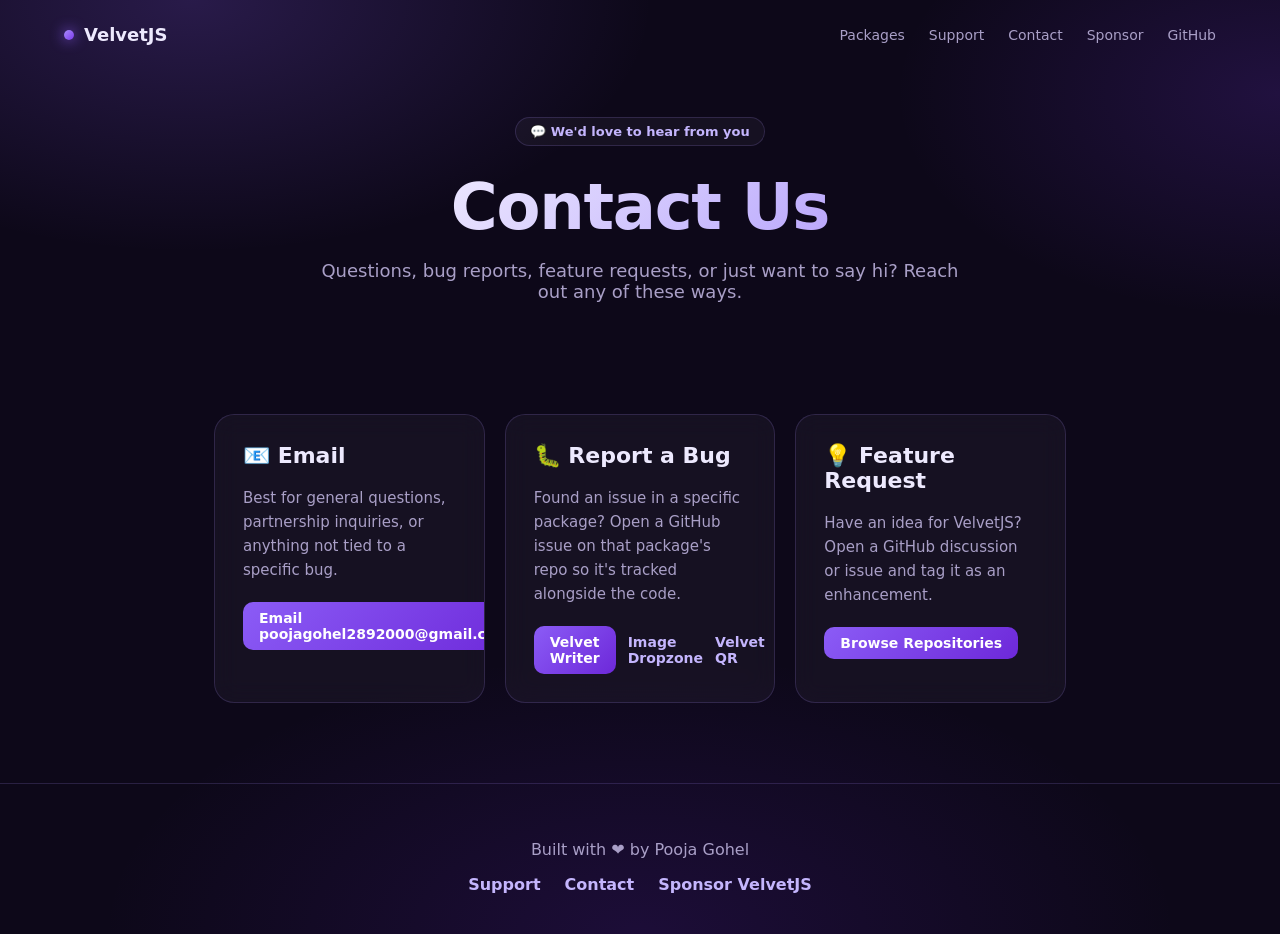
==== contact/index.html @ 8e5b2744 "Add Contact and Support pages, no backend required Contact page routes visitors to a mailto link and" ====
<!DOCTYPE html>
<html lang="en">
<head>
  <meta charset="UTF-8" />
  <meta name="viewport" content="width=device-width, initial-scale=1.0" />
  <title>Contact VelvetJS – Get in Touch</title>

  <meta name="description" content="Contact Pooja Gohel about VelvetJS — questions, bug reports, feature requests, or partnership inquiries for Velvet Writer, Velvet Image Dropzone, and Velvet QR." />
  <meta name="keywords" content="contact velvetjs, velvetjs support email, react library contact, open source maintainer contact" />
  <meta name="author" content="Pooja Gohel" />
  <meta name="robots" content="index, follow" />
  <link rel="canonical" href="https://poojagohel.github.io/contact/" />

  <link rel="icon" type="image/svg+xml" href="/assets/favicon.svg" />
  <meta name="theme-color" content="#0d0819" />

  <meta property="og:site_name" content="VelvetJS" />
  <meta property="og:title" content="Contact VelvetJS" />
  <meta property="og:description" content="Get in touch about VelvetJS — questions, bugs, or feature requests." />
  <meta property="og:type" content="website" />
  <meta property="og:url" content="https://poojagohel.github.io/contact/" />
  <meta property="og:image" content="https://poojagohel.github.io/assets/og-image.png" />
  <meta property="og:image:width" content="1200" />
  <meta property="og:image:height" content="630" />

  <meta name="twitter:card" content="summary_large_image" />
  <meta name="twitter:title" content="Contact VelvetJS" />
  <meta name="twitter:description" content="Get in touch about VelvetJS — questions, bugs, or feature requests." />
  <meta name="twitter:image" content="https://poojagohel.github.io/assets/og-image.png" />

  <link rel="stylesheet" href="../styles/main.css" />
</head>
<body>

  <nav class="nav">
    <a href="/" class="nav-brand"><span class="dot"></span> VelvetJS</a>
    <div class="nav-links">
      <a href="/#packages">Packages</a>
      <a href="/support/">Support</a>
      <a href="/contact/">Contact</a>
      <a href="/sponsor/">Sponsor</a>
      <a href="https://github.com/PoojaGohel">GitHub</a>
    </div>
  </nav>

  <div class="hero">
    <span class="eyebrow">💬 We'd love to hear from you</span>
    <h1>Contact Us</h1>
    <p>Questions, bug reports, feature requests, or just want to say hi? Reach out any of these ways.</p>
  </div>

  <main class="content">
    <div class="method-grid">

      <section class="card">
        <h2>📧 Email</h2>
        <p>Best for general questions, partnership inquiries, or anything not tied to a specific bug.</p>
        <div class="actions">
          <a href="mailto:poojagohel2892000@gmail.com?subject=VelvetJS%20Inquiry">Email poojagohel2892000@gmail.com</a>
        </div>
      </section>

      <section class="card">
        <h2>🐛 Report a Bug</h2>
        <p>Found an issue in a specific package? Open a GitHub issue on that package's repo so it's tracked alongside the code.</p>
        <div class="actions">
          <a href="https://github.com/PoojaGohel/velvet-writer/issues/new">Velvet Writer</a>
          <a href="https://github.com/PoojaGohel/velvet-image-dropzone/issues/new">Image Dropzone</a>
          <a href="https://github.com/PoojaGohel/velvet-qr/issues/new">Velvet QR</a>
        </div>
      </section>

      <section class="card">
        <h2>💡 Feature Request</h2>
        <p>Have an idea for VelvetJS? Open a GitHub discussion or issue and tag it as an enhancement.</p>
        <div class="actions">
          <a href="https://github.com/PoojaGohel">Browse Repositories</a>
        </div>
      </section>

    </div>
  </main>

  <footer>
    <p>Built with ❤️ by Pooja Gohel</p>
    <div class="footer-links">
      <a href="/support/">Support</a>
      <a href="/contact/">Contact</a>
      <a href="/sponsor/">Sponsor VelvetJS</a>
    </div>
  </footer>

</body>
</html>
---- styles/main.css ----
* {
  box-sizing: border-box;
}

:root {
  --bg: #0d0819;
  --bg-alt: #150e2b;
  --surface: rgba(255, 255, 255, 0.04);
  --surface-border: rgba(167, 139, 250, 0.18);
  --text: #ede9fe;
  --text-muted: #a99fc7;
  --purple-50: #f5f3ff;
  --purple-300: #c4b5fd;
  --purple-400: #a78bfa;
  --purple-500: #8b5cf6;
  --purple-600: #7c3aed;
  --purple-700: #6d28d9;
}

html {
  scroll-behavior: smooth;
}

body {
  margin: 0;
  font-family: "Inter", system-ui, -apple-system, sans-serif;
  background:
    radial-gradient(60% 45% at 15% 0%, rgba(139, 92, 246, 0.22), transparent 60%),
    radial-gradient(50% 40% at 100% 10%, rgba(124, 58, 237, 0.18), transparent 60%),
    radial-gradient(70% 50% at 50% 100%, rgba(109, 40, 217, 0.16), transparent 60%),
    var(--bg);
  color: var(--text);
  min-height: 100vh;
}

a {
  color: inherit;
}

/* Nav */

.nav {
  display: flex;
  align-items: center;
  justify-content: space-between;
  max-width: 1200px;
  margin: 0 auto;
  padding: 24px 24px 0;
}

.nav-brand {
  display: flex;
  align-items: center;
  gap: 10px;
  font-weight: 700;
  font-size: 18px;
  text-decoration: none;
  color: var(--text);
}

.nav-brand .dot {
  width: 10px;
  height: 10px;
  border-radius: 50%;
  background: linear-gradient(135deg, var(--purple-400), var(--purple-600));
  box-shadow: 0 0 14px var(--purple-500);
}

.nav-links {
  display: flex;
  gap: 24px;
}

.nav-links a {
  color: var(--text-muted);
  text-decoration: none;
  font-size: 14px;
  font-weight: 500;
  transition: color 0.2s ease;
}

.nav-links a:hover {
  color: var(--purple-300);
}

/* Hero */

.hero {
  text-align: center;
  padding: 72px 20px 48px;
}

.hero .eyebrow {
  display: inline-flex;
  align-items: center;
  gap: 8px;
  padding: 6px 14px;
  border-radius: 999px;
  background: var(--surface);
  border: 1px solid var(--surface-border);
  color: var(--purple-300);
  font-size: 13px;
  font-weight: 600;
  margin-bottom: 24px;
}

.hero h1 {
  font-size: clamp(40px, 7vw, 64px);
  margin: 0 0 16px;
  font-weight: 800;
  letter-spacing: -0.02em;
  background: linear-gradient(135deg, #ffffff 20%, var(--purple-300) 60%, var(--purple-500) 100%);
  -webkit-background-clip: text;
  background-clip: text;
  color: transparent;
}

.hero p {
  font-size: 18px;
  max-width: 640px;
  margin: 0 auto 32px;
  color: var(--text-muted);
}

.hero-buttons {
  display: flex;
  flex-wrap: wrap;
  justify-content: center;
  gap: 12px;
}

.hero-buttons a {
  display: inline-block;
  padding: 13px 26px;
  border-radius: 12px;
  text-decoration: none;
  font-weight: 600;
  font-size: 15px;
  transition: transform 0.15s ease, box-shadow 0.15s ease, background 0.15s ease;
}

.hero-buttons a:first-child {
  background: linear-gradient(135deg, var(--purple-500), var(--purple-700));
  color: white;
  box-shadow: 0 8px 24px -8px rgba(139, 92, 246, 0.6);
}

.hero-buttons a:first-child:hover {
  transform: translateY(-2px);
  box-shadow: 0 12px 28px -8px rgba(139, 92, 246, 0.75);
}

.hero-buttons a:not(:first-child) {
  background: var(--surface);
  border: 1px solid var(--surface-border);
  color: var(--text);
}

.hero-buttons a:not(:first-child):hover {
  border-color: var(--purple-400);
  transform: translateY(-2px);
}

.stats {
  display: flex;
  flex-wrap: wrap;
  justify-content: center;
  gap: 12px;
  margin-top: 40px;
}

.stats div {
  padding: 8px 16px;
  border-radius: 999px;
  background: var(--surface);
  border: 1px solid var(--surface-border);
  color: var(--text-muted);
  font-size: 13px;
  font-weight: 500;
}

/* Package cards */

.packages {
  display: grid;
  grid-template-columns: repeat(auto-fit, minmax(280px, 1fr));
  gap: 24px;
  padding: 16px 24px 80px;
  max-width: 1200px;
  margin: auto;
}

.card {
  position: relative;
  background: var(--surface);
  border: 1px solid var(--surface-border);
  border-radius: 20px;
  padding: 28px;
  backdrop-filter: blur(12px);
  transition: transform 0.2s ease, border-color 0.2s ease, box-shadow 0.2s ease;
  overflow: hidden;
}

.card::before {
  content: "";
  position: absolute;
  inset: 0;
  background: radial-gradient(120% 60% at 0% 0%, rgba(139, 92, 246, 0.15), transparent 60%);
  opacity: 0;
  transition: opacity 0.2s ease;
}

.card:hover {
  transform: translateY(-4px);
  border-color: var(--purple-400);
  box-shadow: 0 16px 40px -16px rgba(139, 92, 246, 0.45);
}

.card:hover::before {
  opacity: 1;
}

.card h2 {
  margin-top: 0;
  font-size: 20px;
  position: relative;
}

.card p {
  color: var(--text-muted);
  font-size: 15px;
  line-height: 1.6;
  position: relative;
}

.actions {
  margin-top: 20px;
  position: relative;
  display: flex;
  gap: 12px;
}

.actions a {
  color: var(--purple-300);
  text-decoration: none;
  font-weight: 600;
  font-size: 14px;
  padding: 8px 0;
  transition: color 0.2s ease;
}

.actions a:hover {
  color: var(--purple-50);
}

.actions a:first-child {
  padding: 8px 16px;
  border-radius: 10px;
  background: linear-gradient(135deg, var(--purple-500), var(--purple-700));
  color: white;
}

.actions a:first-child:hover {
  color: white;
  opacity: 0.9;
}

pre {
  background: var(--bg-alt);
  border: 1px solid var(--surface-border);
  border-radius: 12px;
  padding: 16px;
  overflow-x: auto;
}

code {
  color: var(--purple-300);
}

footer {
  text-align: center;
  padding: 40px 20px;
  border-top: 1px solid var(--surface-border);
  color: var(--text-muted);
}

footer a {
  color: var(--purple-300);
  text-decoration: none;
  font-weight: 600;
  transition: color 0.2s ease;
}

footer a:hover {
  color: var(--purple-50);
}

.footer-links {
  display: flex;
  flex-wrap: wrap;
  justify-content: center;
  gap: 24px;
  margin-top: 12px;
}

/* Content pages (support, contact, package demos) */

.content {
  max-width: 900px;
  margin: 0 auto;
  padding: 16px 24px 80px;
}

.content h2 {
  font-size: 22px;
  margin-top: 40px;
}

.content h2:first-child {
  margin-top: 0;
}

.method-grid {
  display: grid;
  grid-template-columns: repeat(auto-fit, minmax(240px, 1fr));
  gap: 20px;
  margin-top: 16px;
}

.faq-item {
  background: var(--surface);
  border: 1px solid var(--surface-border);
  border-radius: 16px;
  padding: 20px 24px;
  margin-bottom: 16px;
}

.faq-item h3 {
  margin: 0 0 8px;
  font-size: 16px;
  color: var(--text);
}

.faq-item p {
  margin: 0;
  color: var(--text-muted);
  font-size: 15px;
  line-height: 1.6;
}
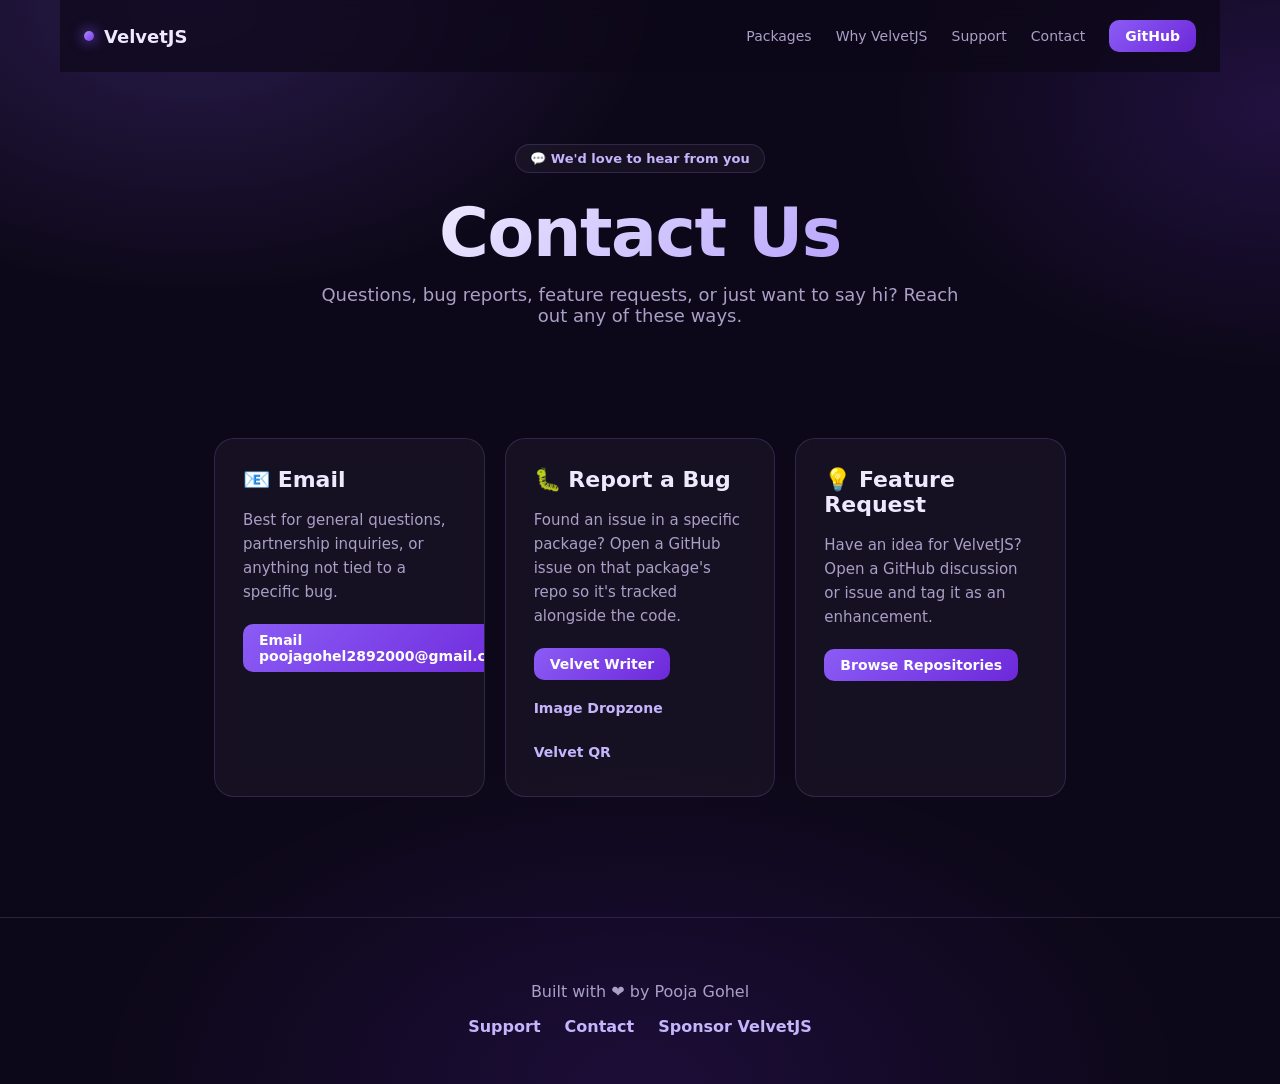
==== commit 962bd3d3: "Redesign UI and deepen SEO across the site UI: add a responsive hamburger nav (CSS-only, no JS toggl" ====
--- a/contact/index.html
+++ b/contact/index.html
@@ -29,17 +29,29 @@
   <meta name="twitter:image" content="https://poojagohel.github.io/assets/og-image.png" />
 
   <link rel="stylesheet" href="../styles/main.css" />
+  <script type="application/ld+json">
+  {
+    "@context": "https://schema.org",
+    "@type": "BreadcrumbList",
+    "itemListElement": [
+      { "@type": "ListItem", "position": 1, "name": "Home", "item": "https://poojagohel.github.io/" },
+      { "@type": "ListItem", "position": 2, "name": "Contact", "item": "https://poojagohel.github.io/contact/" }
+    ]
+  }
+  </script>
 </head>
 <body>
 
   <nav class="nav">
     <a href="/" class="nav-brand"><span class="dot"></span> VelvetJS</a>
+    <input type="checkbox" id="nav-toggle" class="nav-toggle" />
+    <label for="nav-toggle" class="nav-burger" aria-label="Toggle menu"><span></span></label>
     <div class="nav-links">
       <a href="/#packages">Packages</a>
+      <a href="/#why">Why VelvetJS</a>
       <a href="/support/">Support</a>
       <a href="/contact/">Contact</a>
-      <a href="/sponsor/">Sponsor</a>
-      <a href="https://github.com/PoojaGohel">GitHub</a>
+      <a href="https://github.com/PoojaGohel" class="nav-cta">GitHub</a>
     </div>
   </nav>
 
@@ -52,7 +64,7 @@
   <main class="content">
     <div class="method-grid">
 
-      <section class="card">
+      <section class="card reveal">
         <h2>📧 Email</h2>
         <p>Best for general questions, partnership inquiries, or anything not tied to a specific bug.</p>
         <div class="actions">
@@ -60,7 +72,7 @@
         </div>
       </section>
 
-      <section class="card">
+      <section class="card reveal">
         <h2>🐛 Report a Bug</h2>
         <p>Found an issue in a specific package? Open a GitHub issue on that package's repo so it's tracked alongside the code.</p>
         <div class="actions">
@@ -70,7 +82,7 @@
         </div>
       </section>
 
-      <section class="card">
+      <section class="card reveal">
         <h2>💡 Feature Request</h2>
         <p>Have an idea for VelvetJS? Open a GitHub discussion or issue and tag it as an enhancement.</p>
         <div class="actions">
@@ -90,5 +102,6 @@
     </div>
   </footer>
 
+  <script src="../scripts/main.js"></script>
 </body>
 </html>
--- a/styles/main.css
+++ b/styles/main.css
@@ -6,15 +6,18 @@
   --bg: #0d0819;
   --bg-alt: #150e2b;
   --surface: rgba(255, 255, 255, 0.04);
+  --surface-hover: rgba(255, 255, 255, 0.07);
   --surface-border: rgba(167, 139, 250, 0.18);
   --text: #ede9fe;
   --text-muted: #a99fc7;
+  --text-dim: #7c7295;
   --purple-50: #f5f3ff;
   --purple-300: #c4b5fd;
   --purple-400: #a78bfa;
   --purple-500: #8b5cf6;
   --purple-600: #7c3aed;
   --purple-700: #6d28d9;
+  --max: 1160px;
 }
 
 html {
@@ -31,21 +34,49 @@
     var(--bg);
   color: var(--text);
   min-height: 100vh;
+  overflow-x: hidden;
 }
 
 a {
   color: inherit;
 }
 
+img {
+  max-width: 100%;
+}
+
+::selection {
+  background: var(--purple-500);
+  color: white;
+}
+
+/* Reveal-on-scroll */
+
+.reveal {
+  opacity: 0;
+  transform: translateY(16px);
+  transition: opacity 0.6s ease, transform 0.6s ease;
+}
+
+.reveal.is-visible {
+  opacity: 1;
+  transform: none;
+}
+
 /* Nav */
 
 .nav {
+  position: sticky;
+  top: 0;
+  z-index: 50;
   display: flex;
   align-items: center;
   justify-content: space-between;
-  max-width: 1200px;
+  max-width: var(--max);
   margin: 0 auto;
-  padding: 24px 24px 0;
+  padding: 20px 24px;
+  background: rgba(13, 8, 25, 0.7);
+  backdrop-filter: blur(10px);
 }
 
 .nav-brand {
@@ -56,6 +87,7 @@
   font-size: 18px;
   text-decoration: none;
   color: var(--text);
+  z-index: 2;
 }
 
 .nav-brand .dot {
@@ -66,8 +98,48 @@
   box-shadow: 0 0 14px var(--purple-500);
 }
 
+.nav-toggle {
+  display: none;
+}
+
+.nav-burger {
+  display: none;
+  width: 22px;
+  height: 16px;
+  position: relative;
+  cursor: pointer;
+  z-index: 2;
+}
+
+.nav-burger span,
+.nav-burger span::before,
+.nav-burger span::after {
+  position: absolute;
+  left: 0;
+  width: 100%;
+  height: 2px;
+  background: var(--text);
+  border-radius: 2px;
+  transition: transform 0.2s ease, opacity 0.2s ease, top 0.2s ease;
+}
+
+.nav-burger span {
+  top: 7px;
+}
+
+.nav-burger span::before {
+  content: "";
+  top: -7px;
+}
+
+.nav-burger span::after {
+  content: "";
+  top: 7px;
+}
+
 .nav-links {
   display: flex;
+  align-items: center;
   gap: 24px;
 }
 
@@ -83,14 +155,102 @@
   color: var(--purple-300);
 }
 
-/* Hero */
-
-.hero {
+.nav-links .nav-cta {
+  padding: 8px 16px;
+  border-radius: 10px;
+  background: linear-gradient(135deg, var(--purple-500), var(--purple-700));
+  color: white !important;
+  font-weight: 600;
+}
+
+@media (max-width: 760px) {
+  .nav-burger {
+    display: block;
+  }
+
+  .nav-links {
+    position: fixed;
+    inset: 0 0 auto 0;
+    flex-direction: column;
+    align-items: flex-start;
+    gap: 4px;
+    padding: 88px 24px 24px;
+    background: rgba(13, 8, 25, 0.98);
+    border-bottom: 1px solid var(--surface-border);
+    transform: translateY(-100%);
+    opacity: 0;
+    visibility: hidden;
+    transition: transform 0.25s ease, opacity 0.25s ease, visibility 0.25s;
+  }
+
+  .nav-links a {
+    width: 100%;
+    padding: 12px 0;
+    font-size: 16px;
+    border-bottom: 1px solid var(--surface-border);
+  }
+
+  .nav-links .nav-cta {
+    margin-top: 8px;
+    text-align: center;
+  }
+
+  .nav-toggle:checked ~ .nav-links {
+    transform: none;
+    opacity: 1;
+    visibility: visible;
+  }
+
+  .nav-toggle:checked ~ .nav-burger span {
+    background: transparent;
+  }
+
+  .nav-toggle:checked ~ .nav-burger span::before {
+    top: 0;
+    transform: rotate(45deg);
+  }
+
+  .nav-toggle:checked ~ .nav-burger span::after {
+    top: 0;
+    transform: rotate(-45deg);
+  }
+}
+
+/* Section shell */
+
+.section {
+  max-width: var(--max);
+  margin: 0 auto;
+  padding: 80px 24px;
+}
+
+.section-header {
   text-align: center;
-  padding: 72px 20px 48px;
-}
-
-.hero .eyebrow {
+  max-width: 640px;
+  margin: 0 auto 48px;
+}
+
+.section-header .eyebrow {
+  margin-bottom: 16px;
+}
+
+.section-header h2 {
+  font-size: clamp(28px, 4vw, 38px);
+  margin: 0 0 12px;
+  font-weight: 800;
+  letter-spacing: -0.01em;
+}
+
+.section-header p {
+  color: var(--text-muted);
+  font-size: 16px;
+  line-height: 1.6;
+  margin: 0;
+}
+
+/* Eyebrow pill (shared) */
+
+.eyebrow {
   display: inline-flex;
   align-items: center;
   gap: 8px;
@@ -101,14 +261,26 @@
   color: var(--purple-300);
   font-size: 13px;
   font-weight: 600;
+}
+
+/* Hero */
+
+.hero {
+  text-align: center;
+  padding: 72px 20px 48px;
+  position: relative;
+}
+
+.hero .eyebrow {
   margin-bottom: 24px;
 }
 
 .hero h1 {
-  font-size: clamp(40px, 7vw, 64px);
+  font-size: clamp(40px, 7vw, 68px);
   margin: 0 0 16px;
   font-weight: 800;
   letter-spacing: -0.02em;
+  line-height: 1.05;
   background: linear-gradient(135deg, #ffffff 20%, var(--purple-300) 60%, var(--purple-500) 100%);
   -webkit-background-clip: text;
   background-clip: text;
@@ -179,14 +351,124 @@
   font-weight: 500;
 }
 
+/* Badge row (shields.io) */
+
+.badge-row {
+  display: flex;
+  flex-wrap: wrap;
+  justify-content: center;
+  gap: 8px;
+  margin-top: 24px;
+}
+
+.badge-row img {
+  height: 22px;
+  border-radius: 4px;
+}
+
+/* Feature grid ("Why VelvetJS") */
+
+.feature-grid {
+  display: grid;
+  grid-template-columns: repeat(auto-fit, minmax(240px, 1fr));
+  gap: 20px;
+}
+
+.feature {
+  background: var(--surface);
+  border: 1px solid var(--surface-border);
+  border-radius: 18px;
+  padding: 24px;
+  transition: transform 0.2s ease, border-color 0.2s ease;
+}
+
+.feature:hover {
+  transform: translateY(-3px);
+  border-color: var(--purple-400);
+}
+
+.feature .icon {
+  width: 44px;
+  height: 44px;
+  border-radius: 12px;
+  display: flex;
+  align-items: center;
+  justify-content: center;
+  font-size: 20px;
+  background: linear-gradient(135deg, rgba(139, 92, 246, 0.25), rgba(109, 40, 217, 0.15));
+  border: 1px solid var(--surface-border);
+  margin-bottom: 16px;
+}
+
+.feature h3 {
+  margin: 0 0 8px;
+  font-size: 17px;
+}
+
+.feature p {
+  margin: 0;
+  color: var(--text-muted);
+  font-size: 14px;
+  line-height: 1.6;
+}
+
+/* How it works steps */
+
+.steps {
+  display: grid;
+  grid-template-columns: repeat(3, 1fr);
+  gap: 24px;
+  counter-reset: step;
+}
+
+@media (max-width: 760px) {
+  .steps {
+    grid-template-columns: 1fr;
+  }
+}
+
+.step {
+  position: relative;
+  padding: 28px 24px 24px;
+  background: var(--surface);
+  border: 1px solid var(--surface-border);
+  border-radius: 18px;
+}
+
+.step .step-number {
+  width: 32px;
+  height: 32px;
+  border-radius: 10px;
+  display: flex;
+  align-items: center;
+  justify-content: center;
+  font-weight: 700;
+  font-size: 14px;
+  color: white;
+  background: linear-gradient(135deg, var(--purple-500), var(--purple-700));
+  margin-bottom: 16px;
+}
+
+.step h3 {
+  margin: 0 0 8px;
+  font-size: 16px;
+}
+
+.step p {
+  margin: 0;
+  color: var(--text-muted);
+  font-size: 14px;
+  line-height: 1.6;
+}
+
 /* Package cards */
 
 .packages {
   display: grid;
   grid-template-columns: repeat(auto-fit, minmax(280px, 1fr));
   gap: 24px;
-  padding: 16px 24px 80px;
-  max-width: 1200px;
+  padding: 16px 24px 0;
+  max-width: var(--max);
   margin: auto;
 }
 
@@ -220,9 +502,24 @@
   opacity: 1;
 }
 
-.card h2 {
-  margin-top: 0;
-  font-size: 20px;
+.card .card-icon {
+  width: 48px;
+  height: 48px;
+  border-radius: 14px;
+  display: flex;
+  align-items: center;
+  justify-content: center;
+  font-size: 22px;
+  background: linear-gradient(135deg, rgba(139, 92, 246, 0.25), rgba(109, 40, 217, 0.15));
+  border: 1px solid var(--surface-border);
+  margin-bottom: 16px;
+  position: relative;
+}
+
+.card h2,
+.card h3 {
+  margin: 0 0 10px;
+  font-size: 19px;
   position: relative;
 }
 
@@ -231,12 +528,14 @@
   font-size: 15px;
   line-height: 1.6;
   position: relative;
+  min-height: 48px;
 }
 
 .actions {
   margin-top: 20px;
   position: relative;
   display: flex;
+  flex-wrap: wrap;
   gap: 12px;
 }
 
@@ -271,6 +570,7 @@
   border-radius: 12px;
   padding: 16px;
   overflow-x: auto;
+  font-size: 14px;
 }
 
 code {
@@ -279,9 +579,10 @@
 
 footer {
   text-align: center;
-  padding: 40px 20px;
+  padding: 48px 20px;
   border-top: 1px solid var(--surface-border);
   color: var(--text-muted);
+  margin-top: 40px;
 }
 
 footer a {
@@ -313,7 +614,8 @@
 
 .content h2 {
   font-size: 22px;
-  margin-top: 40px;
+  margin-top: 48px;
+  margin-bottom: 16px;
 }
 
 .content h2:first-child {
@@ -347,3 +649,167 @@
   font-size: 15px;
   line-height: 1.6;
 }
+
+/* Live demo panels (package pages) */
+
+.demo-panel {
+  background: var(--surface);
+  border: 1px solid var(--surface-border);
+  border-radius: 20px;
+  padding: 4px;
+  margin-bottom: 8px;
+}
+
+.demo-panel-inner {
+  background: var(--bg-alt);
+  border-radius: 16px;
+  padding: 24px;
+}
+
+.demo-toolbar {
+  display: flex;
+  flex-wrap: wrap;
+  gap: 6px;
+  padding-bottom: 14px;
+  margin-bottom: 14px;
+  border-bottom: 1px solid var(--surface-border);
+}
+
+.demo-toolbar button {
+  width: 34px;
+  height: 34px;
+  border-radius: 8px;
+  border: 1px solid var(--surface-border);
+  background: var(--surface);
+  color: var(--text);
+  font-size: 14px;
+  font-weight: 700;
+  cursor: pointer;
+  transition: background 0.15s ease, color 0.15s ease, border-color 0.15s ease;
+}
+
+.demo-toolbar button:hover,
+.demo-toolbar button.is-active {
+  background: linear-gradient(135deg, var(--purple-500), var(--purple-700));
+  color: white;
+  border-color: transparent;
+}
+
+.demo-editable {
+  min-height: 160px;
+  outline: none;
+  font-size: 15px;
+  line-height: 1.7;
+  color: var(--text);
+}
+
+.demo-editable:empty::before {
+  content: attr(data-placeholder);
+  color: var(--text-dim);
+}
+
+.demo-dropzone {
+  border: 2px dashed var(--surface-border);
+  border-radius: 14px;
+  padding: 40px 20px;
+  text-align: center;
+  cursor: pointer;
+  transition: border-color 0.2s ease, background 0.2s ease;
+}
+
+.demo-dropzone.is-dragover,
+.demo-dropzone:hover {
+  border-color: var(--purple-400);
+  background: rgba(139, 92, 246, 0.06);
+}
+
+.demo-dropzone .icon {
+  font-size: 32px;
+  margin-bottom: 12px;
+}
+
+.demo-dropzone p {
+  margin: 0;
+  color: var(--text-muted);
+  font-size: 14px;
+}
+
+.demo-preview-grid {
+  display: grid;
+  grid-template-columns: repeat(auto-fill, minmax(90px, 1fr));
+  gap: 10px;
+  margin-top: 16px;
+}
+
+.demo-preview-grid img {
+  width: 100%;
+  aspect-ratio: 1;
+  object-fit: cover;
+  border-radius: 10px;
+  border: 1px solid var(--surface-border);
+}
+
+.demo-qr-layout {
+  display: flex;
+  flex-wrap: wrap;
+  gap: 24px;
+  align-items: center;
+}
+
+.demo-qr-layout .qr-controls {
+  flex: 1 1 240px;
+}
+
+.demo-qr-layout input {
+  width: 100%;
+  padding: 10px 14px;
+  border-radius: 10px;
+  border: 1px solid var(--surface-border);
+  background: var(--surface);
+  color: var(--text);
+  font-size: 14px;
+  margin-bottom: 12px;
+}
+
+.demo-qr-layout input:focus {
+  outline: none;
+  border-color: var(--purple-400);
+}
+
+.demo-qr-layout .swatches {
+  display: flex;
+  gap: 8px;
+}
+
+.demo-qr-layout .swatch {
+  width: 28px;
+  height: 28px;
+  border-radius: 50%;
+  border: 2px solid transparent;
+  cursor: pointer;
+}
+
+.demo-qr-layout .swatch.is-active {
+  border-color: white;
+}
+
+.demo-qr-preview {
+  flex: 0 0 auto;
+  background: white;
+  padding: 12px;
+  border-radius: 14px;
+  line-height: 0;
+}
+
+.demo-qr-preview img {
+  display: block;
+  width: 160px;
+  height: 160px;
+}
+
+.demo-caption {
+  margin-top: 16px;
+  color: var(--text-dim);
+  font-size: 13px;
+  text-align: center;
+}
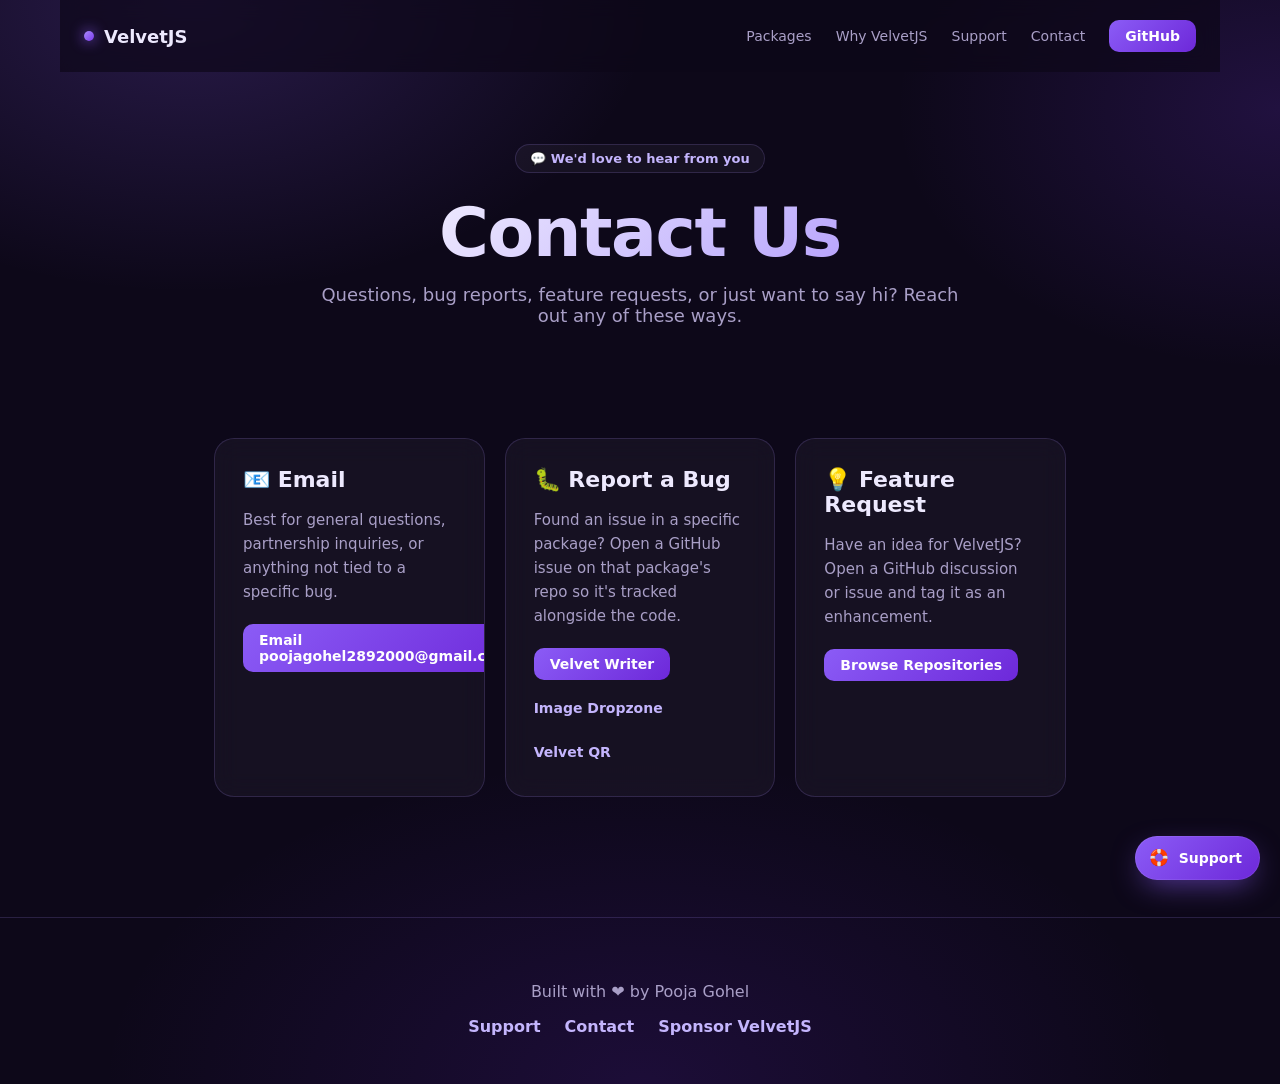
==== commit cbc364a5: "Add a persistent floating support button to every page Fixed-position pill in the bottom-right corne" ====
--- a/contact/index.html
+++ b/contact/index.html
@@ -103,5 +103,7 @@
   </footer>
 
   <script src="../scripts/main.js"></script>
+  <a href="/support/" class="support-fab" aria-label="Get support"><span class="support-fab-icon">🛟</span><span class="support-fab-label">Support</span></a>
+
 </body>
 </html>
--- a/styles/main.css
+++ b/styles/main.css
@@ -813,3 +813,55 @@
   font-size: 13px;
   text-align: center;
 }
+
+/* Floating support button */
+
+.support-fab {
+  position: fixed;
+  right: 20px;
+  bottom: 20px;
+  z-index: 100;
+  display: flex;
+  align-items: center;
+  gap: 10px;
+  padding: 12px 18px 12px 14px;
+  border-radius: 999px;
+  background: linear-gradient(135deg, var(--purple-500), var(--purple-700));
+  color: white;
+  text-decoration: none;
+  font-weight: 600;
+  font-size: 14px;
+  box-shadow: 0 10px 30px -8px rgba(139, 92, 246, 0.65), 0 0 0 1px rgba(255, 255, 255, 0.08) inset;
+  transition: transform 0.2s ease, box-shadow 0.2s ease;
+}
+
+.support-fab .support-fab-icon {
+  display: flex;
+  align-items: center;
+  justify-content: center;
+  width: 20px;
+  height: 20px;
+  font-size: 16px;
+  line-height: 1;
+}
+
+.support-fab:hover {
+  transform: translateY(-3px);
+  box-shadow: 0 14px 36px -6px rgba(139, 92, 246, 0.8), 0 0 0 1px rgba(255, 255, 255, 0.12) inset;
+}
+
+.support-fab .support-fab-label {
+  white-space: nowrap;
+}
+
+@media (max-width: 560px) {
+  .support-fab {
+    right: 14px;
+    bottom: 14px;
+    padding: 12px;
+  }
+
+  .support-fab .support-fab-label {
+    display: none;
+  }
+}
